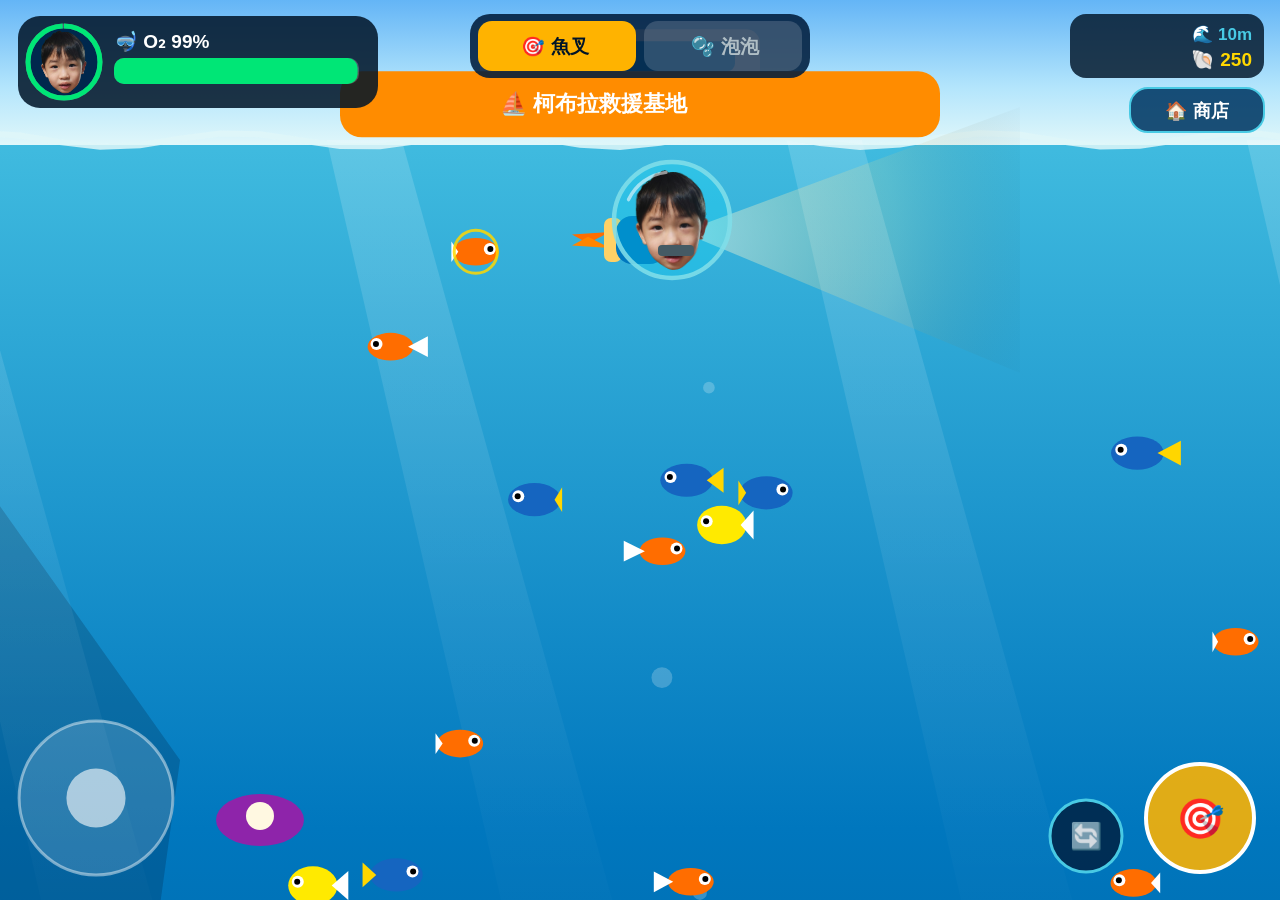
==== web/index.html @ 24f5b8f3 "feat(web): add HTML5 Web Edition and GitHub Pages deployment workflow" ====
<!DOCTYPE html>
<html lang="zh-Hant">
<head>
  <meta charset="UTF-8" />
  <meta name="viewport" content="width=device-width, initial-scale=1.0, maximum-scale=1.0, user-scalable=no" />
  <meta name="mobile-web-app-capable" content="yes" />
  <meta name="theme-color" content="#001529" />
  <title>🦈 小戴夫水下大冒險 - Kid Dive Game</title>
  <link rel="stylesheet" href="./style.css" />
</head>
<body>
  <!-- Top Navigation Bar (hidden during active Dive mode for full screen, shown in Shop/Theater/Aquarium) -->
  <nav id="top-nav-bar" class="hidden">
    <div class="nav-buttons">
      <button class="nav-btn active" data-mode="GAME">🤿 潛水冒險</button>
      <button class="nav-btn" data-mode="SHOP">🛒 裝備商店</button>
      <button class="nav-btn" data-mode="THEATER">🎵 海洋音樂廳</button>
      <button class="nav-btn" data-mode="AQUARIUM">🐠 快樂水族箱</button>
      <button id="btn-mute" class="nav-btn">🔊 音效</button>
      <button id="btn-reset" class="nav-btn danger">🔒 重設</button>
    </div>
    <div id="nav-coins" class="coins-pill">🐚 250</div>
  </nav>

  <!-- Main Content Stage -->
  <main id="stage">
    <canvas id="dive-canvas"></canvas>
    <div id="shop-view" class="panel-view hidden"></div>
    <div id="theater-view" class="panel-view hidden"></div>
    <canvas id="aquarium-canvas" class="hidden"></canvas>
  </main>

  <!-- Parental Math Gate Modal -->
  <div id="reset-modal" class="modal hidden">
    <div class="modal-card">
      <h2 id="reset-title">🔒 家長確認</h2>
      <div id="reset-options" class="math-options"></div>
      <button id="reset-cancel" class="cancel-btn">✅ 繼續冒險 / 取消</button>
    </div>
  </div>

  <script type="module" src="./js/main.js"></script>
</body>
</html>
---- web/style.css ----
:root {
  --bg-deep: #001529;
  --bg-nav: #002244;
  --accent: #00e5ff;
  --gold: #ffd700;
  --green: #00e676;
  --danger: #ff5252;
}

* {
  box-sizing: border-box;
  user-select: none;
  -webkit-user-select: none;
  -webkit-touch-callout: none;
}

html, body {
  margin: 0;
  padding: 0;
  width: 100%;
  height: 100%;
  overflow: hidden;
  background: var(--bg-deep);
  color: #fff;
  font-family: 'PingFang TC', 'Microsoft JhengHei', 'Noto Sans TC', sans-serif;
  touch-action: none;
}

body {
  display: flex;
  flex-direction: column;
}

.hidden {
  display: none !important;
}

/* Top Nav */
#top-nav-bar {
  display: flex;
  align-items: center;
  justify-content: space-between;
  flex-wrap: wrap;
  gap: 8px;
  padding: 10px 16px;
  background: var(--bg-nav);
  border-bottom: 2px solid rgba(72, 202, 228, 0.35);
  z-index: 20;
}

.nav-buttons {
  display: flex;
  flex-wrap: wrap;
  gap: 8px;
}

.nav-btn {
  border: 2px solid rgba(255, 255, 255, 0.2);
  background: rgba(0, 56, 101, 0.85);
  color: #fff;
  font-size: 1rem;
  font-weight: 800;
  padding: 8px 14px;
  border-radius: 999px;
  cursor: pointer;
  transition: transform 0.14s ease, border-color 0.14s ease;
}

.nav-btn:hover, .nav-btn:focus-visible, .nav-btn.active {
  border-color: var(--gold);
  background: #0277bd;
  transform: scale(1.04);
  outline: none;
}

.nav-btn.danger {
  color: #ffcdd2;
  background: rgba(183, 28, 28, 0.45);
}

.coins-pill {
  font-size: 1.25rem;
  font-weight: 900;
  color: var(--gold);
  background: rgba(0, 0, 0, 0.35);
  padding: 6px 16px;
  border-radius: 999px;
  border: 2px solid rgba(255, 215, 0, 0.4);
}

/* Main Stage */
#stage {
  position: relative;
  flex: 1;
  width: 100%;
  height: 100%;
  overflow: hidden;
}

#dive-canvas, #aquarium-canvas {
  width: 100%;
  height: 100%;
  display: block;
}

.panel-view {
  width: 100%;
  height: 100%;
  overflow-y: auto;
  -webkit-overflow-scrolling: touch;
  padding: 20px;
  display: flex;
  flex-direction: column;
  align-items: center;
  gap: 18px;
}

/* Shop */
.shop-header {
  width: 100%;
  max-width: 1120px;
  display: flex;
  align-items: center;
  justify-content: space-between;
  flex-wrap: wrap;
  gap: 12px;
}

.shop-coins {
  font-size: 1.7rem;
  font-weight: 900;
  color: var(--gold);
  background: rgba(0, 0, 0, 0.38);
  padding: 8px 22px;
  border-radius: 999px;
}

.trophy-bar {
  font-size: 1.25rem;
  font-weight: 800;
  color: #80d8ff;
}

.card-grid {
  width: 100%;
  max-width: 1120px;
  display: grid;
  grid-template-columns: repeat(auto-fit, minmax(210px, 1fr));
  gap: 16px;
}

.gear-card {
  background: linear-gradient(160deg, #00305a 0%, #001a33 100%);
  border: 3px solid rgba(72, 202, 228, 0.45);
  border-radius: 24px;
  padding: 20px 16px;
  display: flex;
  flex-direction: column;
  align-items: center;
  gap: 10px;
  cursor: pointer;
  transition: transform 0.16s ease, border-color 0.16s ease;
}

.gear-card:hover, .gear-card:focus-visible {
  transform: scale(1.04);
  border-color: var(--gold);
  outline: none;
}

.gear-icon {
  font-size: 3.8rem;
  line-height: 1;
}

.gear-title {
  font-size: 1.3rem;
  font-weight: 900;
}

.gear-stars {
  font-size: 1.15rem;
  color: var(--gold);
  letter-spacing: 2px;
}

.gear-challenge {
  font-size: 1rem;
  font-weight: 800;
  min-height: 24px;
}

.price-badge {
  font-size: 1.15rem;
  font-weight: 900;
  padding: 10px 22px;
  border-radius: 999px;
  background: linear-gradient(135deg, #00b8d4, #0288d1);
  color: #fff;
}

.price-badge.locked {
  background: rgba(55, 71, 79, 0.7);
  color: #b0bec5;
}

.price-badge.max {
  background: rgba(255, 215, 0, 0.25);
  color: var(--gold);
}

@keyframes pulseInvite {
  0%, 100% { transform: scale(1); }
  50% { transform: scale(1.09); }
}

.price-badge.pulse {
  animation: pulseInvite 1.1s infinite ease-in-out;
}

@keyframes shakeReject {
  0%, 100% { transform: translateX(0); }
  20% { transform: translateX(-14px); }
  40% { transform: translateX(14px); }
  60% { transform: translateX(-10px); }
  80% { transform: translateX(10px); }
}

.shake {
  animation: shakeReject 0.36s ease;
}

.dive-go-btn {
  margin-top: 6px;
  font-size: 1.6rem;
  font-weight: 900;
  padding: 14px 44px;
  border-radius: 999px;
  border: 4px solid #fff;
  background: linear-gradient(135deg, #00e676, #00b0ff);
  color: #001428;
  cursor: pointer;
  box-shadow: 0 8px 24px rgba(0, 229, 255, 0.35);
  transition: transform 0.14s ease;
}

.dive-go-btn:active {
  transform: scale(0.95);
}

/* Theater */
.theater-title {
  font-size: 1.7rem;
  font-weight: 900;
  color: #ffd166;
  margin: 0;
}

.song-card {
  background: linear-gradient(160deg, #00305a 0%, #001a33 100%);
  border: 3px solid rgba(72, 202, 228, 0.45);
  border-radius: 24px;
  padding: 18px;
  display: flex;
  flex-direction: column;
  align-items: center;
  gap: 10px;
  cursor: pointer;
  transition: transform 0.16s ease;
}

.song-card:hover {
  transform: scale(1.06);
  border-color: var(--gold);
}

.song-emoji {
  width: 88px;
  height: 88px;
  border-radius: 20px;
  display: flex;
  align-items: center;
  justify-content: center;
  font-size: 3rem;
}

.song-name {
  font-size: 1.05rem;
  font-weight: 800;
  color: #cfd8dc;
}

.song-badge {
  font-size: 1.35rem;
  padding: 6px 26px;
  border-radius: 999px;
  background: #0288d1;
}

.song-badge.playing {
  background: #00c853;
  animation: pulseInvite 1s infinite ease-in-out;
}

.theater-stage {
  width: 100%;
  max-width: 1120px;
  min-height: 190px;
  flex: 1;
  background: rgba(0, 40, 77, 0.6);
  border-radius: 24px;
  padding: 14px;
  display: flex;
  flex-direction: column;
  align-items: center;
}

.now-playing {
  font-size: 1.5rem;
  font-weight: 900;
  color: #48cae4;
}

#stage-canvas {
  width: 100%;
  flex: 1;
  min-height: 130px;
}

/* Parental Modal */
.modal {
  position: fixed;
  inset: 0;
  background: rgba(0, 10, 20, 0.78);
  display: flex;
  align-items: center;
  justify-content: center;
  z-index: 50;
  padding: 20px;
}

.modal-card {
  background: #00284d;
  border: 3px solid var(--accent);
  border-radius: 24px;
  padding: 24px 28px;
  text-align: center;
  max-width: 420px;
  width: 100%;
}

.math-options {
  display: flex;
  justify-content: center;
  gap: 14px;
  margin: 18px 0;
}

.math-btn {
  font-size: 1.5rem;
  font-weight: 900;
  padding: 12px 24px;
  border-radius: 16px;
  border: 2px solid #fff;
  background: #0277bd;
  color: #fff;
  cursor: pointer;
}

.cancel-btn {
  font-size: 1.15rem;
  font-weight: 800;
  padding: 10px 24px;
  border-radius: 999px;
  border: none;
  background: #00c853;
  color: #001428;
  cursor: pointer;
}

@media (max-width: 600px) {
  .panel-view {
    padding: 12px;
  }
  .card-grid {
    grid-template-columns: repeat(2, 1fr);
    gap: 10px;
  }
  .gear-icon {
    font-size: 2.8rem;
  }
}
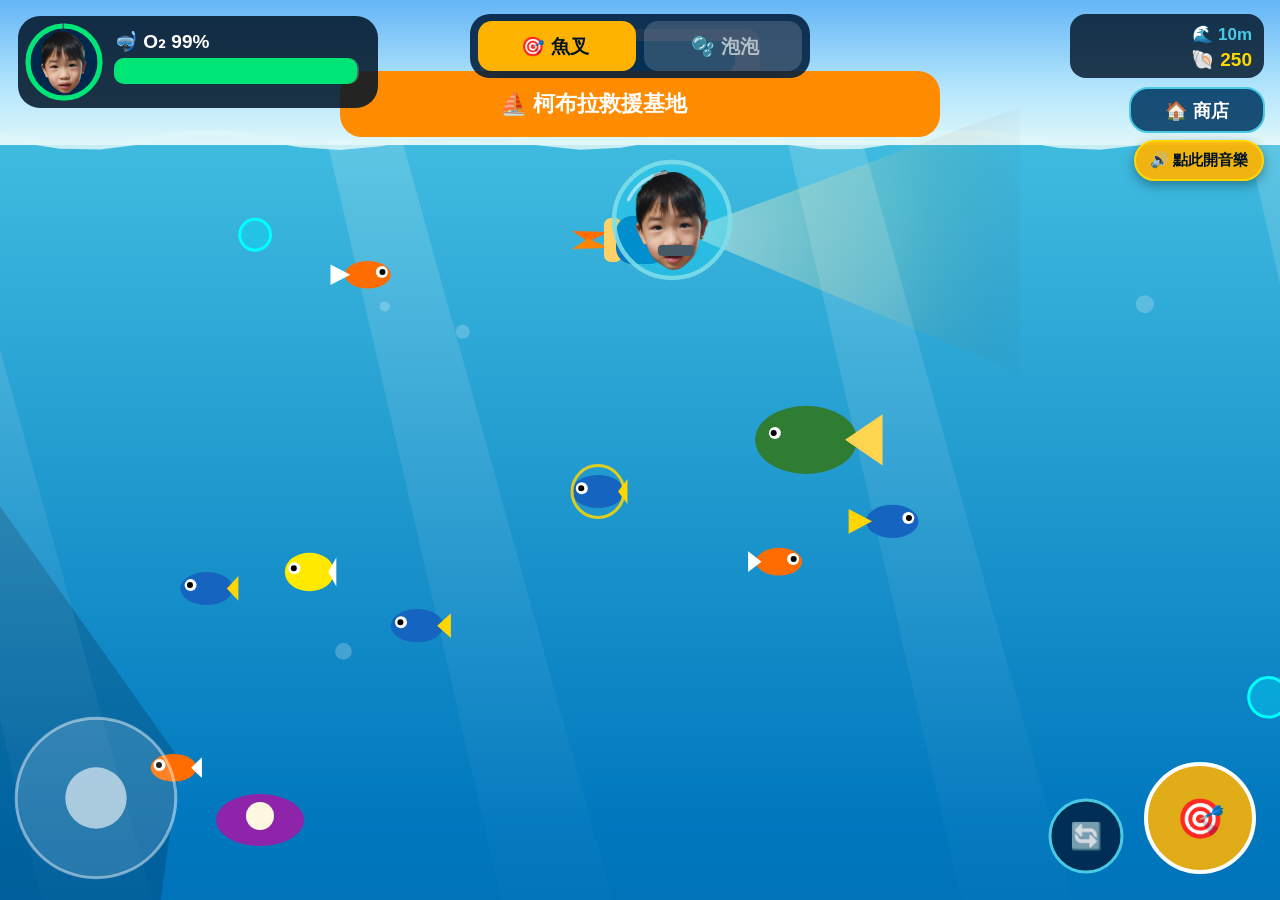
==== commit 6eedd8c2: "fix(web-audio): add on-screen audio unlock button and AudioContext resume" ====
--- a/web/index.html
+++ b/web/index.html
@@ -25,6 +25,7 @@
   <!-- Main Content Stage -->
   <main id="stage">
     <canvas id="dive-canvas"></canvas>
+    <button id="dive-audio-btn" class="dive-audio-btn" title="音樂開關">🔊 開啟音樂</button>
     <div id="shop-view" class="panel-view hidden"></div>
     <div id="theater-view" class="panel-view hidden"></div>
     <canvas id="aquarium-canvas" class="hidden"></canvas>
--- a/web/style.css
+++ b/web/style.css
@@ -101,6 +101,29 @@
   width: 100%;
   height: 100%;
   display: block;
+}
+
+.dive-audio-btn {
+  position: absolute;
+  top: 140px;
+  right: 16px;
+  z-index: 15;
+  border: 2px solid #48cae4;
+  background: rgba(0, 40, 77, 0.9);
+  color: #fff;
+  font-size: 0.95rem;
+  font-weight: 800;
+  padding: 8px 14px;
+  border-radius: 999px;
+  cursor: pointer;
+  box-shadow: 0 4px 12px rgba(0, 0, 0, 0.35);
+}
+
+.dive-audio-btn.waiting {
+  border-color: var(--gold);
+  background: rgba(255, 179, 0, 0.92);
+  color: #001428;
+  animation: pulseInvite 1.1s infinite ease-in-out;
 }
 
 .panel-view {
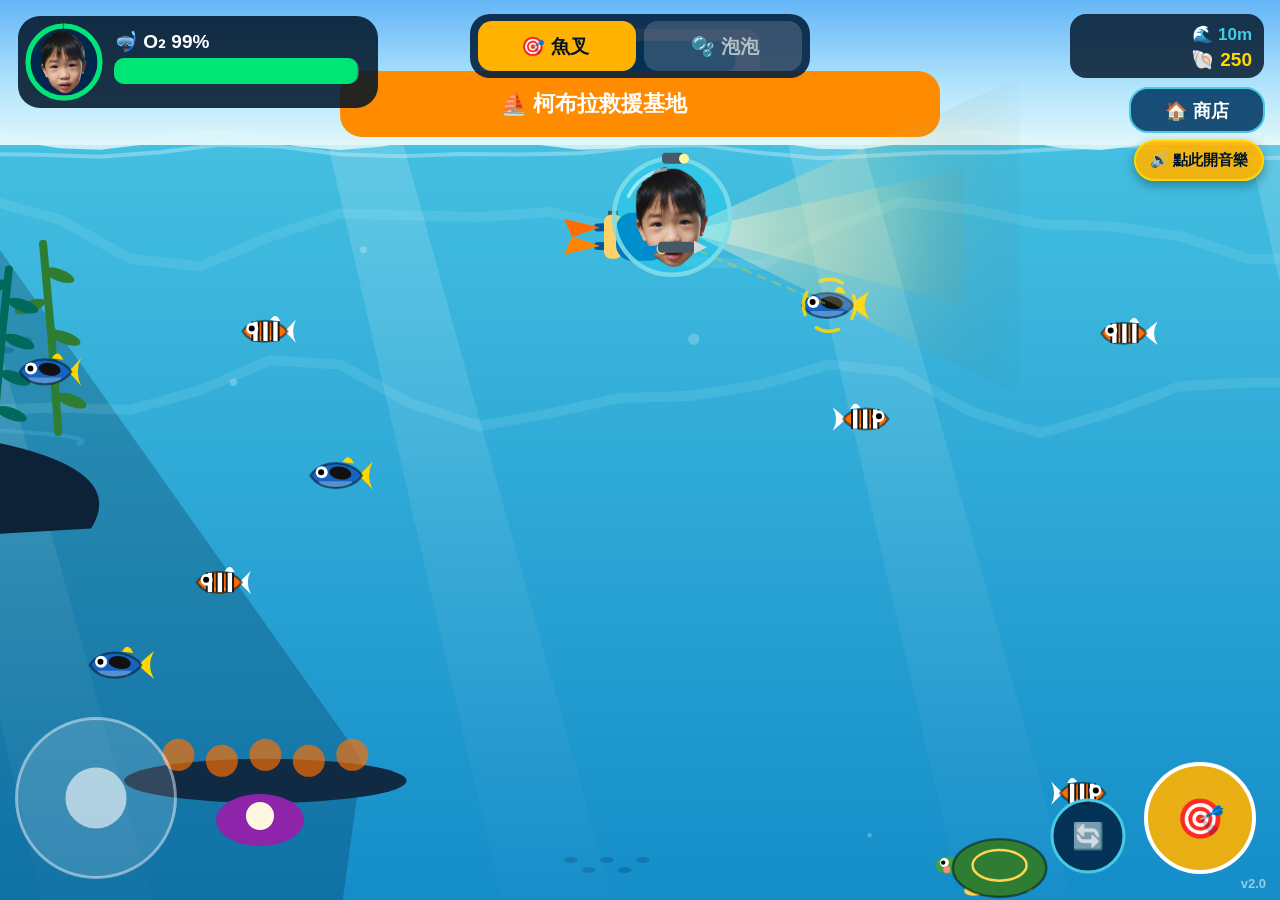
==== commit 287f6276: "feat(v2.0): fluid physics engine, dynamic joystick & context action UX, parallax/caustics, and diver" ====
--- a/web/index.html
+++ b/web/index.html
@@ -2,7 +2,7 @@
 <html lang="zh-Hant">
 <head>
   <meta charset="UTF-8" />
-  <meta name="viewport" content="width=device-width, initial-scale=1.0, maximum-scale=1.0, user-scalable=no" />
+  <meta name="viewport" content="width=device-width, initial-scale=1.0, maximum-scale=1.0, user-scalable=no, viewport-fit=cover" />
   <meta name="mobile-web-app-capable" content="yes" />
   <meta name="theme-color" content="#001529" />
   <title>🦈 小戴夫水下大冒險 - Kid Dive Game</title>
